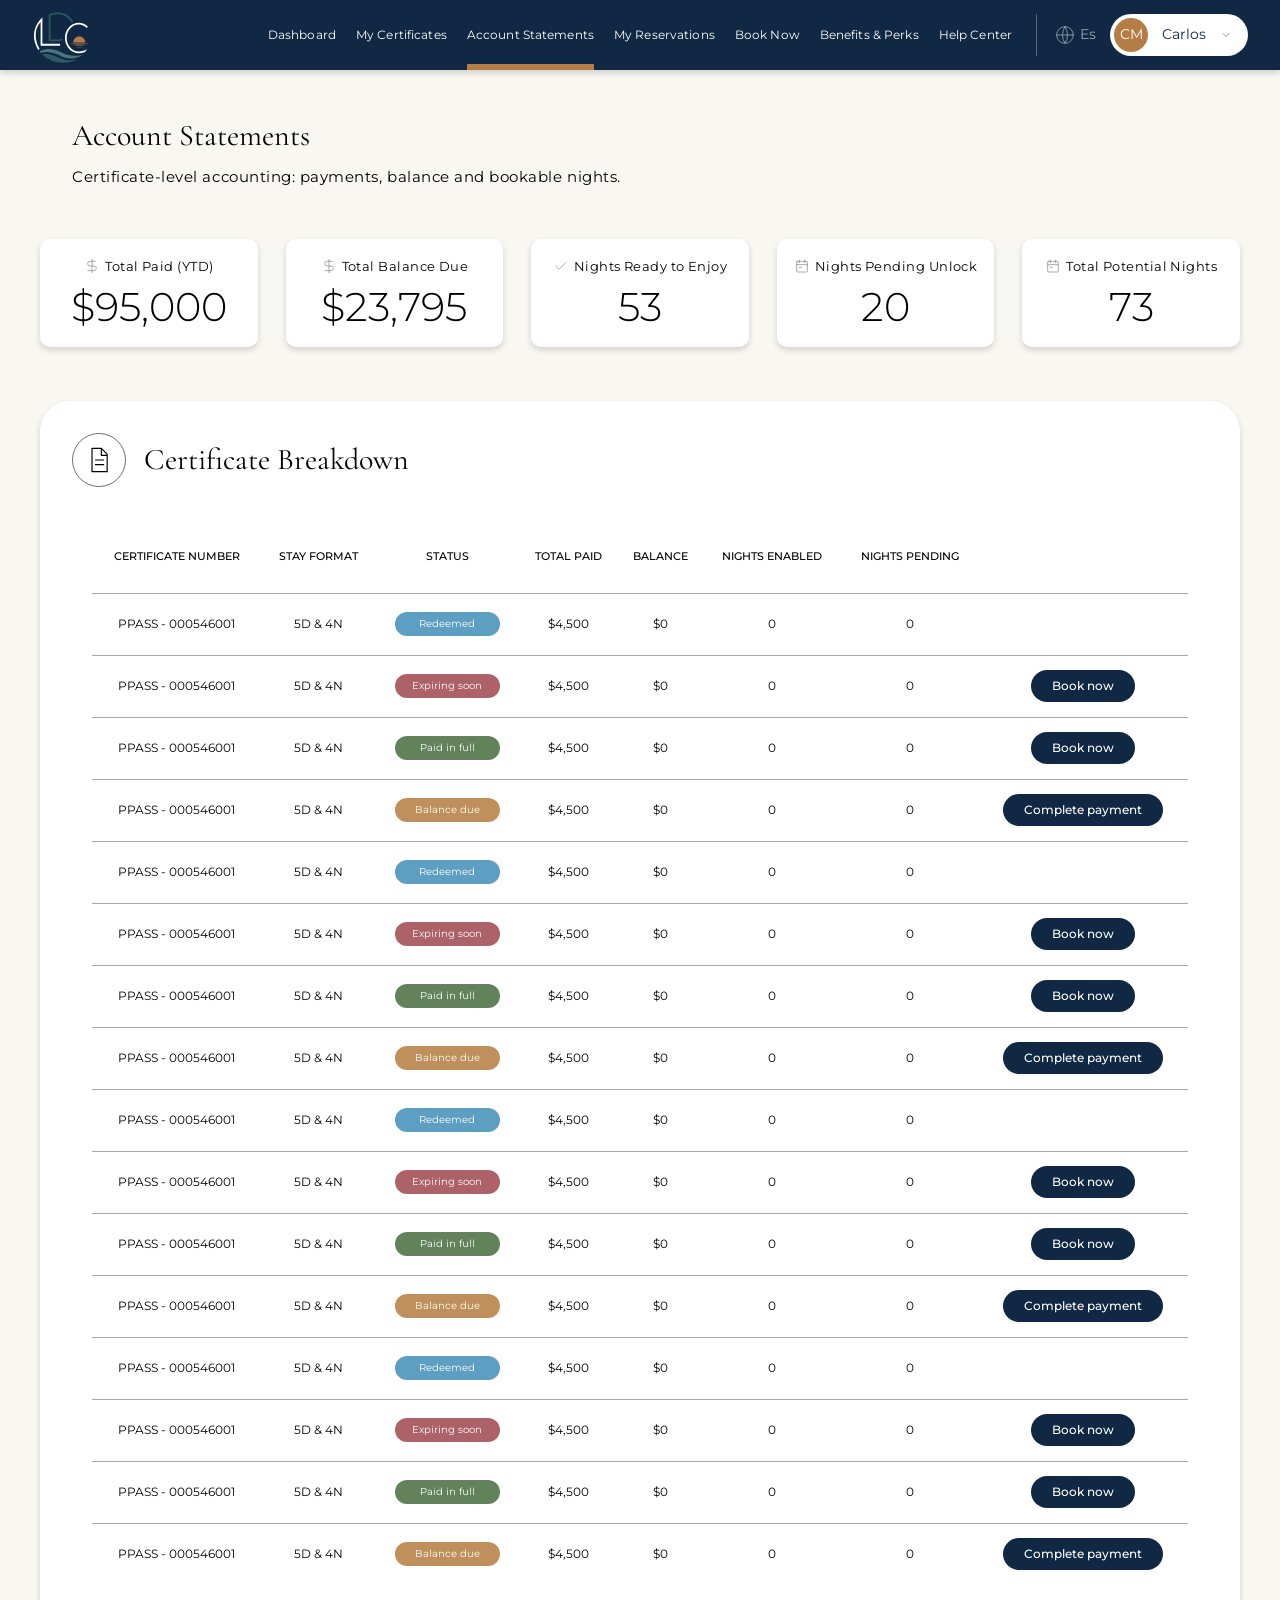
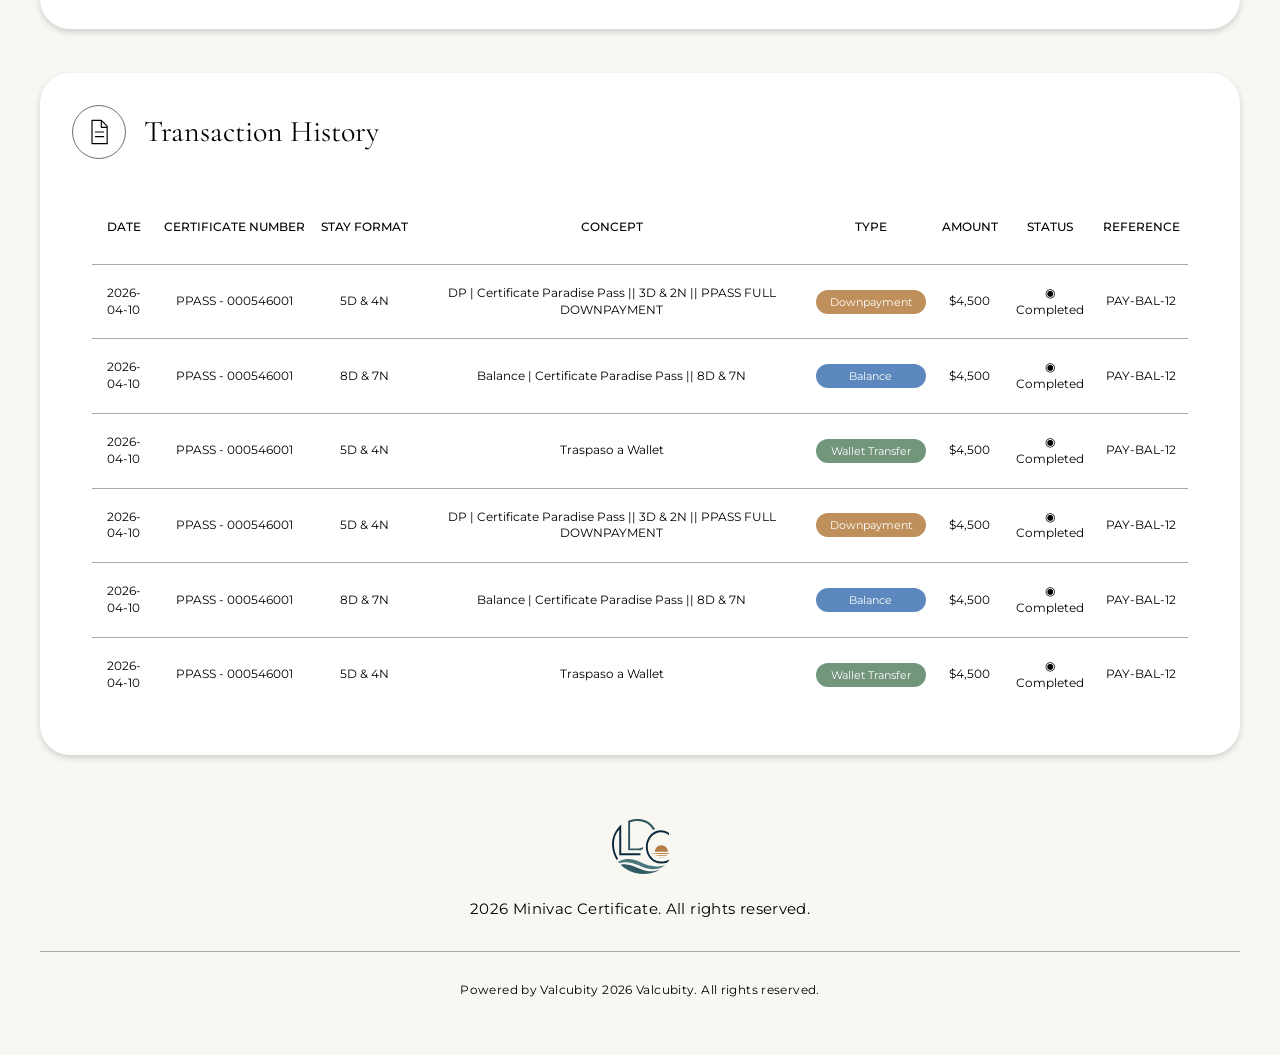
==== account.html @ 4db39741 "feature: views" ====
<!DOCTYPE html>
<html lang="en">

<head>
  <meta charset="UTF-8">
  <meta name="viewport" content="width=device-width, initial-scale=1">
  <title>Account Statements — Loyalty Destination Club</title>
  <link rel="icon" href="assets/mark.svg" type="image/svg+xml">
  <link rel="stylesheet" href="fonts/fonts.css">
  <link rel="stylesheet" href="./style/shared.css">
  <link rel="stylesheet" href="./style/account.css">
  <script src="./js/script.js" defer></script>
</head>

<body class="">
  <a class="skip-link" href="#main">Skip to content</a>
  <!-- Componente: PortalHeader / PortalNavigation / UserMenu -->
  <header class="portal-header">
    <div class="portal-header__inner">
      <button class="header-menu" type="button" aria-label="Toggle menu" aria-controls="portal-nav"
        aria-expanded="false" data-menu-toggle><svg class="icon" viewBox="0 0 24 24" fill="none" stroke="currentColor"
          stroke-width="1" stroke-linecap="round" stroke-linejoin="round" aria-hidden="true">
          <path d="M3 5h18M3 12h18M3 19h18" />
        </svg></button>
      <a class="portal-brand" href="#" data-route="dashboard" aria-label="Loyalty Destination Club"><img
          src="assets/portal-mark.svg" width="72" height="70" alt="Loyalty Destination Club"></a>
      <nav class="portal-nav" id="portal-nav" aria-label="Main navigation"><a href="#"
          data-route="dashboard">Dashboard</a><a href="#" data-route="certificates">My Certificates</a><a href="#"
          data-route="account" aria-current="page">Account Statements</a><a href="#" data-route="reservations">My
          Reservations</a><a href="#" data-route="booking">Book Now</a><a href="#" data-route="benefits">Benefits &amp;
          Perks</a><a href="#" data-route="help">Help Center</a></nav>
      <div class="header-tools"><button class="language-control" type="button" data-action="language"><svg class="icon"
            viewBox="0 0 24 24" fill="none" stroke="currentColor" stroke-width="1" stroke-linecap="round"
            stroke-linejoin="round" aria-hidden="true">
            <circle cx="12" cy="12" r="10" />
            <path d="M2 12h20M12 2a18 18 0 0 1 0 20 18 18 0 0 1 0-20" />
          </svg> Es</button>
        <details class="user-menu">
          <summary><span class="avatar">CM</span><span class="user-name">Carlos</span><svg class="icon"
              viewBox="0 0 24 24" fill="none" stroke="currentColor" stroke-width="1" stroke-linecap="round"
              stroke-linejoin="round" aria-hidden="true">
              <path d="m6 9 6 6 6-6" />
            </svg></summary>
          <div class="user-menu__panel">
            <p>Carlos Mendoza</p><button type="button" data-action="logout">Logout</button>
          </div>
        </details>
      </div>
    </div>
  </header>
  <main class="page account-page" id="main">
    <!-- Componente: PageHeading -->
    <header class="page-heading">
      <h1>Account Statements</h1>
      <p>Certificate-level accounting: payments, balance and bookable nights.</p>
    </header>
    <!-- Componente: SummaryStats / StatCard -->
    <div class="stats-grid stats-grid--five">
      <article class="stat-card">
        <h2><svg class="icon" viewBox="0 0 24 24" fill="none" stroke="currentColor" stroke-width="1"
            stroke-linecap="round" stroke-linejoin="round" aria-hidden="true">
            <path d="M12 2v20M17 5H9a3.5 3.5 0 0 0 0 7h6a3.5 3.5 0 0 1 0 7H6" />
          </svg>Total Paid (YTD)</h2>
        <p>$95,000</p>
      </article>
      <article class="stat-card">
        <h2><svg class="icon" viewBox="0 0 24 24" fill="none" stroke="currentColor" stroke-width="1"
            stroke-linecap="round" stroke-linejoin="round" aria-hidden="true">
            <path d="M12 2v20M17 5H9a3.5 3.5 0 0 0 0 7h6a3.5 3.5 0 0 1 0 7H6" />
          </svg>Total Balance Due</h2>
        <p>$23,795</p>
      </article>
      <article class="stat-card">
        <h2><svg class="icon" viewBox="0 0 24 24" fill="none" stroke="currentColor" stroke-width="1"
            stroke-linecap="round" stroke-linejoin="round" aria-hidden="true">
            <path d="m4 12 5 5L20 6" />
          </svg>Nights Ready to Enjoy</h2>
        <p>53</p>
      </article>
      <article class="stat-card">
        <h2><svg class="icon" viewBox="0 0 24 24" fill="none" stroke="currentColor" stroke-width="1"
            stroke-linecap="round" stroke-linejoin="round" aria-hidden="true">
            <rect x="4" y="5" width="16" height="16" rx="1" />
            <path d="M8 3v4m8-4v4M4 10h16M8 14h3" />
          </svg>Nights Pending Unlock</h2>
        <p>20</p>
      </article>
      <article class="stat-card">
        <h2><svg class="icon" viewBox="0 0 24 24" fill="none" stroke="currentColor" stroke-width="1"
            stroke-linecap="round" stroke-linejoin="round" aria-hidden="true">
            <rect x="4" y="5" width="16" height="16" rx="1" />
            <path d="M8 3v4m8-4v4M4 10h16M8 14h3" />
          </svg>Total Potential Nights</h2>
        <p>73</p>
      </article>
    </div>
    <!-- Componente: CertificateBreakdownPanel -->
    <section class="panel account-breakdown">
      <header class="panel-heading">
        <div class="panel-heading__title"><span class="icon-ring"><svg class="icon" viewBox="0 0 24 24" fill="none"
              stroke="currentColor" stroke-width="1" stroke-linecap="round" stroke-linejoin="round" aria-hidden="true">
              <path d="M6 2h8l5 5v15H6V2Zm8 0v6h5M9 12h7m-7 4h7" />
            </svg></span>
          <h2>Certificate Breakdown</h2>
        </div>
      </header>
      <div class="table-scroll" role="region" tabindex="0"
        aria-label="Certificate Number, Stay Format, Status, Total Paid, Balance, Nights Enabled, Nights Pending, &lt;span class=&quot;sr-only&quot;>Action&lt;/span>">
        <table class="data-table ">
          <thead>
            <tr>
              <th scope="col">Certificate Number</th>
              <th scope="col">Stay Format</th>
              <th scope="col">Status</th>
              <th scope="col">Total Paid</th>
              <th scope="col">Balance</th>
              <th scope="col">Nights Enabled</th>
              <th scope="col">Nights Pending</th>
              <th scope="col"><span class="sr-only">Action</span></th>
            </tr>
          </thead>
          <tbody>
            <tr>
              <td>PPASS - 000546001</td>
              <td>5D &amp; 4N</td>
              <td><span class="pill pill--blue">Redeemed</span></td>
              <td>$4,500</td>
              <td>$0</td>
              <td>0</td>
              <td>0</td>
              <td></td>
            </tr>
            <tr>
              <td>PPASS - 000546001</td>
              <td>5D &amp; 4N</td>
              <td><span class="pill pill--red">Expiring soon</span></td>
              <td>$4,500</td>
              <td>$0</td>
              <td>0</td>
              <td>0</td>
              <td><button class="button button--tiny button--navy" type="button">Book now</button></td>
            </tr>
            <tr>
              <td>PPASS - 000546001</td>
              <td>5D &amp; 4N</td>
              <td><span class="pill pill--green">Paid in full</span></td>
              <td>$4,500</td>
              <td>$0</td>
              <td>0</td>
              <td>0</td>
              <td><button class="button button--tiny button--navy" type="button">Book now</button></td>
            </tr>
            <tr>
              <td>PPASS - 000546001</td>
              <td>5D &amp; 4N</td>
              <td><span class="pill pill--gold">Balance due</span></td>
              <td>$4,500</td>
              <td>$0</td>
              <td>0</td>
              <td>0</td>
              <td><button class="button button--tiny button--navy" type="button">Complete payment</button></td>
            </tr>
            <tr>
              <td>PPASS - 000546001</td>
              <td>5D &amp; 4N</td>
              <td><span class="pill pill--blue">Redeemed</span></td>
              <td>$4,500</td>
              <td>$0</td>
              <td>0</td>
              <td>0</td>
              <td></td>
            </tr>
            <tr>
              <td>PPASS - 000546001</td>
              <td>5D &amp; 4N</td>
              <td><span class="pill pill--red">Expiring soon</span></td>
              <td>$4,500</td>
              <td>$0</td>
              <td>0</td>
              <td>0</td>
              <td><button class="button button--tiny button--navy" type="button">Book now</button></td>
            </tr>
            <tr>
              <td>PPASS - 000546001</td>
              <td>5D &amp; 4N</td>
              <td><span class="pill pill--green">Paid in full</span></td>
              <td>$4,500</td>
              <td>$0</td>
              <td>0</td>
              <td>0</td>
              <td><button class="button button--tiny button--navy" type="button">Book now</button></td>
            </tr>
            <tr>
              <td>PPASS - 000546001</td>
              <td>5D &amp; 4N</td>
              <td><span class="pill pill--gold">Balance due</span></td>
              <td>$4,500</td>
              <td>$0</td>
              <td>0</td>
              <td>0</td>
              <td><button class="button button--tiny button--navy" type="button">Complete payment</button></td>
            </tr>
            <tr>
              <td>PPASS - 000546001</td>
              <td>5D &amp; 4N</td>
              <td><span class="pill pill--blue">Redeemed</span></td>
              <td>$4,500</td>
              <td>$0</td>
              <td>0</td>
              <td>0</td>
              <td></td>
            </tr>
            <tr>
              <td>PPASS - 000546001</td>
              <td>5D &amp; 4N</td>
              <td><span class="pill pill--red">Expiring soon</span></td>
              <td>$4,500</td>
              <td>$0</td>
              <td>0</td>
              <td>0</td>
              <td><button class="button button--tiny button--navy" type="button">Book now</button></td>
            </tr>
            <tr>
              <td>PPASS - 000546001</td>
              <td>5D &amp; 4N</td>
              <td><span class="pill pill--green">Paid in full</span></td>
              <td>$4,500</td>
              <td>$0</td>
              <td>0</td>
              <td>0</td>
              <td><button class="button button--tiny button--navy" type="button">Book now</button></td>
            </tr>
            <tr>
              <td>PPASS - 000546001</td>
              <td>5D &amp; 4N</td>
              <td><span class="pill pill--gold">Balance due</span></td>
              <td>$4,500</td>
              <td>$0</td>
              <td>0</td>
              <td>0</td>
              <td><button class="button button--tiny button--navy" type="button">Complete payment</button></td>
            </tr>
            <tr>
              <td>PPASS - 000546001</td>
              <td>5D &amp; 4N</td>
              <td><span class="pill pill--blue">Redeemed</span></td>
              <td>$4,500</td>
              <td>$0</td>
              <td>0</td>
              <td>0</td>
              <td></td>
            </tr>
            <tr>
              <td>PPASS - 000546001</td>
              <td>5D &amp; 4N</td>
              <td><span class="pill pill--red">Expiring soon</span></td>
              <td>$4,500</td>
              <td>$0</td>
              <td>0</td>
              <td>0</td>
              <td><button class="button button--tiny button--navy" type="button">Book now</button></td>
            </tr>
            <tr>
              <td>PPASS - 000546001</td>
              <td>5D &amp; 4N</td>
              <td><span class="pill pill--green">Paid in full</span></td>
              <td>$4,500</td>
              <td>$0</td>
              <td>0</td>
              <td>0</td>
              <td><button class="button button--tiny button--navy" type="button">Book now</button></td>
            </tr>
            <tr>
              <td>PPASS - 000546001</td>
              <td>5D &amp; 4N</td>
              <td><span class="pill pill--gold">Balance due</span></td>
              <td>$4,500</td>
              <td>$0</td>
              <td>0</td>
              <td>0</td>
              <td><button class="button button--tiny button--navy" type="button">Complete payment</button></td>
            </tr>
          </tbody>
        </table>
      </div>
    </section>
    <!-- Componente: TransactionHistoryPanel -->
    <section class="panel transaction-history">
      <header class="panel-heading">
        <div class="panel-heading__title"><span class="icon-ring"><svg class="icon" viewBox="0 0 24 24" fill="none"
              stroke="currentColor" stroke-width="1" stroke-linecap="round" stroke-linejoin="round" aria-hidden="true">
              <path d="M6 2h8l5 5v15H6V2Zm8 0v6h5M9 12h7m-7 4h7" />
            </svg></span>
          <h2>Transaction History</h2>
        </div>
      </header>
      <div class="table-scroll" role="region" tabindex="0"
        aria-label="Date, Certificate Number, Stay Format, Concept, Type, Amount, Status, Reference">
        <table class="data-table ">
          <thead>
            <tr>
              <th scope="col">Date</th>
              <th scope="col">Certificate Number</th>
              <th scope="col">Stay Format</th>
              <th scope="col">Concept</th>
              <th scope="col">Type</th>
              <th scope="col">Amount</th>
              <th scope="col">Status</th>
              <th scope="col">Reference</th>
            </tr>
          </thead>
          <tbody>
            <tr>
              <td>2026-04-10</td>
              <td>PPASS - 000546001</td>
              <td>5D &amp; 4N</td>
              <td>DP | Certificate Paradise Pass || 3D &amp; 2N || PPASS FULL DOWNPAYMENT</td>
              <td><span class="pill pill--gold">Downpayment</span></td>
              <td>$4,500</td>
              <td>◉ Completed</td>
              <td>PAY-BAL-12</td>
            </tr>
            <tr>
              <td>2026-04-10</td>
              <td>PPASS - 000546001</td>
              <td>8D &amp; 7N</td>
              <td>Balance | Certificate Paradise Pass || 8D &amp; 7N</td>
              <td><span class="pill pill--royal">Balance</span></td>
              <td>$4,500</td>
              <td>◉ Completed</td>
              <td>PAY-BAL-12</td>
            </tr>
            <tr>
              <td>2026-04-10</td>
              <td>PPASS - 000546001</td>
              <td>5D &amp; 4N</td>
              <td>Traspaso a Wallet</td>
              <td><span class="pill pill--sage">Wallet Transfer</span></td>
              <td>$4,500</td>
              <td>◉ Completed</td>
              <td>PAY-BAL-12</td>
            </tr>
            <tr>
              <td>2026-04-10</td>
              <td>PPASS - 000546001</td>
              <td>5D &amp; 4N</td>
              <td>DP | Certificate Paradise Pass || 3D &amp; 2N || PPASS FULL DOWNPAYMENT</td>
              <td><span class="pill pill--gold">Downpayment</span></td>
              <td>$4,500</td>
              <td>◉ Completed</td>
              <td>PAY-BAL-12</td>
            </tr>
            <tr>
              <td>2026-04-10</td>
              <td>PPASS - 000546001</td>
              <td>8D &amp; 7N</td>
              <td>Balance | Certificate Paradise Pass || 8D &amp; 7N</td>
              <td><span class="pill pill--royal">Balance</span></td>
              <td>$4,500</td>
              <td>◉ Completed</td>
              <td>PAY-BAL-12</td>
            </tr>
            <tr>
              <td>2026-04-10</td>
              <td>PPASS - 000546001</td>
              <td>5D &amp; 4N</td>
              <td>Traspaso a Wallet</td>
              <td><span class="pill pill--sage">Wallet Transfer</span></td>
              <td>$4,500</td>
              <td>◉ Completed</td>
              <td>PAY-BAL-12</td>
            </tr>
          </tbody>
        </table>
      </div>
    </section>
  </main>
  <!-- COMPONENT: PortalFooter -->
  <footer class="portal-footer"><img src="assets/mark.svg" alt="Loyalty Destination Club" width="57" height="55">
    <p>2026 Minivac Certificate. All rights reserved.</p>
    <div>Powered by Valcubity 2026 Valcubity. All rights reserved.</div>
  </footer>

</body>

</html>
---- fonts/fonts.css ----
@font-face {
  font-family: 'Cormorant Garamond';
  font-style: normal;
  font-weight: 300;
  font-display: swap;
  src: url(./font-1.ttf) format('truetype');
}
@font-face {
  font-family: 'Cormorant Garamond';
  font-style: normal;
  font-weight: 400;
  font-display: swap;
  src: url(./font-2.ttf) format('truetype');
}
@font-face {
  font-family: 'Montserrat';
  font-style: normal;
  font-weight: 400;
  font-display: swap;
  src: url(./font-3.ttf) format('truetype');
}
@font-face {
  font-family: 'Montserrat';
  font-style: normal;
  font-weight: 500;
  font-display: swap;
  src: url(./font-4.ttf) format('truetype');
}
@font-face {
  font-family: 'Montserrat';
  font-style: normal;
  font-weight: 600;
  font-display: swap;
  src: url(./font-5.ttf) format('truetype');
}

@font-face {
  font-family: 'Montserrat';
  font-style: normal;
  font-weight: 300;
  font-display: swap;
  src: url(./montserrat-light.ttf) format('truetype');
}
---- style/shared.css ----
/* Shared tokens, layout and reusable elements from the Adobe XD design. */
:root {
  --navy: #102844;
  --deep: #0b2d40;
  --gold: #b57d46;
  --sand: #f9f7f2;
  --teal: #4b7b83;
  --ink: #000;
  --muted: #808080;
  --border: #d6d6d6;
  --field-border: #647995;
  --font-body: "Montserrat", Arial, sans-serif;
  --font-heading: "Cormorant Garamond", Georgia, serif;
  --shadow: 0 3px 6px #00000029;
}

/* Base */
*,
*::before,
*::after {
  box-sizing: border-box;
}

body {
  margin: 0;
  min-height: 100vh;
  display: flex;
  flex-direction: column;
  background: var(--sand);
  color: var(--ink);
  font-family: var(--font-body);
  font-size: 18px;
  font-weight: 400;
  line-height: 1.4;
  -webkit-font-smoothing: antialiased;
}

h1,
h2,
h3,
p,
ol,
dl,
dd {
  margin: 0;
}

h1,
h2 {
  font-family: var(--font-heading);
  font-weight: 400;
}

button,
input,
select,
textarea {
  font: inherit;
}

button,
summary,
select {
  cursor: pointer;
}

button {
  color: inherit;
}

a {
  color: inherit;
  text-decoration: none;
}

img {
  display: block;
  max-width: 100%;
}

.icon {
  display: block;
  width: 24px;
  height: 24px;
  flex-shrink: 0;
}

[hidden] {
  display: none !important;
}

:focus-visible {
  outline: 3px solid var(--gold);
  outline-offset: 4px;
}

.sr-only {
  position: absolute;
  width: 1px;
  height: 1px;
  padding: 0;
  margin: -1px;
  border: 0;
  clip-path: inset(50%);
  white-space: nowrap;
  overflow: hidden;
}

.skip-link {
  position: fixed;
  top: -100px;
  left: 20px;
  z-index: 100;
  padding: 12px;
  background: #fff;
}

.skip-link:focus {
  top: 12px;
}

.small {
  font-size: 14px;
  line-height: 1.5;
}

.text-button {
  display: inline-flex;
  align-items: center;
  gap: 8px;
  border: 0;
  padding: 0;
  background: transparent;
}

/* PortalHeader / PortalNavigation / UserMenu */
.portal-header {
  position: relative;
  z-index: 20;
  height: 84px;
  flex-shrink: 0;
  background: var(--navy);
  color: #fff;
  box-shadow: var(--shadow);
}

.portal-header__inner {
  display: flex;
  align-items: center;
  gap: 32px;
  height: 100%;
  max-width: 1684px;
  width: calc(100% - 112px);
  margin: auto;
}

.portal-brand {
  margin-right: auto;
  flex-shrink: 0;
}

.portal-brand img {
  width: 72px;
  height: 70px;
}

.portal-nav {
  display: flex;
  align-self: stretch;
  align-items: stretch;
  gap: 34px;
}

.portal-nav a {
  display: flex;
  align-items: center;
  position: relative;
  white-space: nowrap;
  font-size: 16px;
  letter-spacing: .035em;
}

.portal-nav a[aria-current="page"]::after {
  content: "";
  position: absolute;
  bottom: 0;
  left: 0;
  right: 0;
  height: 6px;
  background: var(--gold);
}

.header-tools {
  display: flex;
  align-items: center;
  gap: 24px;
  padding-left: 24px;
  border-left: 1px solid #ffffff4d;
}

.language-control {
  display: flex;
  align-items: center;
  gap: 5px;
  padding: 0;
  border: 0;
  background: transparent;
  color: #8ea9ad;
  font-size: 14px;
}

.language-control .icon {
  width: 20px;
  height: 20px;
}

.user-menu {
  position: relative;
}

.user-menu summary {
  display: flex;
  align-items: center;
  gap: 14px;
  padding: 4px 16px 4px 4px;
  border-radius: 999px;
  background: #fff;
  color: var(--navy);
  font-size: 14px;
  list-style: none;
}

.user-menu summary::-webkit-details-marker {
  display: none;
}

.user-menu summary>.icon {
  width: 12px;
  height: 12px;
}

.avatar {
  display: flex;
  align-items: center;
  justify-content: center;
  width: 34px;
  height: 34px;
  border-radius: 50%;
  background: var(--gold);
  color: #fff;
}

.user-menu__panel {
  position: absolute;
  right: 0;
  top: calc(100% + 8px);
  width: 220px;
  padding: 18px;
  border-radius: 12px;
  background: #fff;
  box-shadow: var(--shadow);
  color: var(--navy);
  font-size: 14px;
}

.user-menu__panel button {
  border: 0;
  padding: 12px 0 0;
  background: transparent;
}

.header-menu {
  display: none;
  padding: 6px;
  border: 0;
  background: transparent;
  color: #fff;
}

/* PageHeading / Page layouts */
.page {
  flex: 1;
  width: calc(100% - 112px);
  max-width: 1640px;
  margin-inline: auto;
  padding-top: 64px;
}

.page-heading {
  margin: 0 48px 48px;
}

.page-heading h1 {
  font-size: 36px;
  line-height: 1.2;
}

.page-heading p {
  margin-top: 12px;
  letter-spacing: .035em;
}

.page-heading--center {
  margin: 0 0 42px;
  padding-bottom: 52px;
  border-bottom: 1px solid var(--gold);
  text-align: center;
}

.page-heading--center h1 {
  color: var(--gold);
}

.section-title {
  margin: 0 48px 32px;
  font-size: 36px;
  line-height: 1.2;
}

.two-columns {
  display: grid;
  grid-template-columns: repeat(2, minmax(0, 1fr));
  gap: 40px 48px;
}

.back-row {
  margin: -20px 0 58px;
}

.back-link {
  display: flex;
  align-items: center;
  gap: 16px;
  padding: 0;
  border: 0;
  background: transparent;
  font-size: 18px;
  letter-spacing: .025em;
}

.back-link .icon {
  width: 20px;
  height: 20px;
  color: var(--field-border);
}

/* Panel / PanelHeading / DetailFields */
.panel {
  min-width: 0;
  padding: 40px 48px;
  border-radius: 30px;
  background: #fff;
  box-shadow: var(--shadow);
}

.panel-heading {
  display: flex;
  align-items: center;
  justify-content: space-between;
  gap: 20px;
  margin-bottom: 34px;
}

.panel-heading__title {
  display: flex;
  align-items: center;
  gap: 24px;
  min-width: 0;
}

.panel-heading h2 {
  font-size: 36px;
  line-height: 1.15;
}

.icon-ring {
  display: flex;
  align-items: center;
  justify-content: center;
  width: 66px;
  height: 66px;
  flex-shrink: 0;
  border: 1px solid #707070;
  border-radius: 50%;
}

.icon-ring .icon {
  width: 32px;
  height: 32px;
}

.panel-subtitle {
  margin: -34px 0 40px 90px;
  font-size: 16px;
  font-weight: 500;
  letter-spacing: .025em;
}

.detail-fields {
  display: flex;
  flex-direction: column;
  gap: 14px;
}

.detail-fields>div {
  display: flex;
  align-items: baseline;
  justify-content: space-between;
  gap: 24px;
}

.detail-fields dt {
  flex: 0 1 auto;
  letter-spacing: .025em;
}

.detail-fields dd {
  min-width: 0;
  flex: 0 1 auto;
  text-align: right;
  font-weight: 600;
  overflow-wrap: anywhere;
}

.detail-fields--compact dd {
  font-size: 16px;
}

.panel-actions {
  display: flex;
  align-items: center;
  gap: 10px;
  margin: 48px 8px 0;
}

/* Buttons / StatusBadge */
.button {
  display: inline-flex;
  align-items: center;
  justify-content: center;
  gap: 8px;
  padding: 18px 44px;
  min-height: 80px;
  border: 1px solid transparent;
  border-radius: 999px;
  background: var(--navy);
  color: #fff;
  font-size: 18px;
  font-weight: 500;
  line-height: 24px;
  text-align: center;
}

.button:hover {
  filter: brightness(1.06);
}

.button .icon {
  width: 20px;
  height: 20px;
}

.button--tiny {
  min-height: 28px;
  padding: 4px 26px;
  font-size: 12px;
  line-height: 18px;
}

.button--tiny .icon {
  width: 16px;
  height: 16px;
}

.button--compact {
  min-height: 56px;
  padding: 12px 30px;
}

.button--deep {
  background: var(--deep);
}

.button--gold {
  background: var(--gold);
}

.button--gray {
  background: #d6d6d6;
  color: #000;
}

.button--text {
  min-height: 0;
  padding: 0;
  border: 0;
  border-radius: 0;
  background: transparent;
  color: #000;
  font-size: 16px;
  font-weight: 400;
}

.button--text .icon {
  color: var(--field-border);
  width: 14px;
  height: 14px;
}

.button--full {
  width: 100%;
}

.button--dashed {
  width: 100%;
  min-height: 48px;
  padding: 12px 28px;
  border: 1px dashed var(--field-border);
  border-radius: 10px;
  background: transparent;
  color: var(--muted);
  text-align: left;
  justify-content: flex-start;
  font-size: 16px;
}

.pill {
  display: inline-flex;
  align-items: center;
  justify-content: center;
  padding: 6px 20px;
  min-width: 0;
  border-radius: 999px;
  background: var(--teal);
  color: #fff;
  font-size: 12px;
  line-height: 16px;
  font-weight: 400;
  white-space: nowrap;
}

.pill--teal {
  background: var(--teal);
}

.pill--deep {
  background: var(--deep);
}

.pill--blue {
  background: #5c9fc3;
}

.pill--royal {
  background: #5c88bd;
}

.pill--red {
  background: #ad6268;
}

.pill--green {
  background: #61825b;
}

.pill--gold {
  background: #bf905c;
}

.pill--sage {
  background: #72967c;
}

.pill--gray {
  background: #ececec;
  color: #000;
}

.pill--light {
  background: #f4f4f4;
  color: #000;
}

/* SummaryStats / StatCard */
.stats-grid {
  display: grid;
  gap: 28px;
  margin-bottom: 44px;
}

.stats-grid--six {
  grid-template-columns: repeat(6, minmax(0, 1fr));
}

.stats-grid--five {
  grid-template-columns: repeat(5, minmax(0, 1fr));
}

.stats-grid--three {
  grid-template-columns: repeat(3, minmax(0, 1fr));
}

.stat-card {
  min-width: 0;
  padding: 18px 16px;
  border-radius: 10px;
  background: #fff;
  box-shadow: var(--shadow);
  text-align: center;
}

.stat-card h2 {
  display: flex;
  align-items: center;
  justify-content: center;
  gap: 5px;
  font-family: var(--font-body);
  font-size: 16px;
  font-weight: 400;
  letter-spacing: .035em;
}

.stat-card .icon {
  width: 16px;
  height: 16px;
  color: #808080;
}

.stat-card>p {
  margin-top: 10px;
  font-family: var(--font-body);
  font-size: 44px;
  line-height: 1.1;
  font-weight: 300;
}

/* Form fields / BookingFields */
input,
select,
textarea {
  display: block;
  width: 100%;
  min-width: 0;
  border: 1px solid var(--field-border);
  border-radius: 10px;
  padding: 16px 28px;
  background: #fff;
  color: #000;
  font-size: 16px;
  line-height: 24px;
  letter-spacing: .04em;
}

input::placeholder,
textarea::placeholder {
  color: var(--muted);
  opacity: 1;
}

input,
select {
  min-height: 64px;
}

select {
  appearance: none;
  padding-right: 50px;
  color: var(--muted);
  background-image: url("data:image/svg+xml,%3Csvg xmlns='http://www.w3.org/2000/svg' width='14' height='8' viewBox='0 0 14 8'%3E%3Cpath d='m1 1 6 6 6-6' fill='none' stroke='%23647995'/%3E%3C/svg%3E");
  background-position: right 22px center;
  background-repeat: no-repeat;
}

input[type="checkbox"],
input[type="radio"] {
  width: 26px;
  min-height: 26px;
  margin: 0;
  padding: 0;
  accent-color: var(--teal);
}

.field {
  min-width: 0;
}

.field label {
  display: block;
  margin: 0 0 10px 0;
  font-size: 18px;
  letter-spacing: .025em;
}

.booking-fields__dates {
  display: grid;
  grid-template-columns: repeat(3, minmax(0, 1fr));
  gap: 36px;
}

.booking-fields__guests {
  display: grid;
  grid-template-columns: repeat(2, minmax(0, 1fr));
  gap: 64px;
  margin-top: 36px;
}

.booking-fields .button--search {
  display: flex;
  width: 84%;
  margin: 36px auto 0;
}

.booking-fields--center input,
.booking-fields--center select {
  text-align: center;
}

/* CertificateRow / CertificateAmounts */
.certificate-row {
  display: flex;
  align-items: center;
  gap: 26px;
  min-height: 126px;
  padding: 28px 40px;
  border-radius: 14px;
  background: #fff;
  box-shadow: var(--shadow);
  border: 1px solid #dedede;
}

.certificate-row__identity {
  flex: 1;
  min-width: 0;
}

.certificate-line {
  display: flex;
  align-items: center;
  flex-wrap: wrap;
  gap: 8px;
}

.certificate-line>strong {
  font-size: 18px;
  letter-spacing: .025em;
  font-weight: 600;
}

.certificate-row__identity>p {
  margin-top: 10px;
}

.certificate-row__balance {
  text-align: center;
}

.certificate-row__balance span {
  display: block;
  font-size: 14px;
}

.certificate-row__balance strong {
  display: block;
  font-size: 36px;
  font-weight: 600;
}

.certificate-row__amounts {
  display: grid;
  grid-template-columns: repeat(3, minmax(0, 1fr));
  gap: 42px;
  text-align: center;
}

.certificate-row__amounts dt {
  text-transform: uppercase;
  font-size: 14px;
}

.certificate-row__amounts dd {
  margin-top: 6px;
  font-size: 26px;
  font-weight: 500;
}

.row-arrow {
  display: flex;
  align-items: center;
  justify-content: center;
  padding: 0;
  border: 0;
  background: transparent;
  color: var(--field-border);
}

.row-arrow .icon {
  width: 24px;
  height: 24px;
}

/* DataTable */
.table-scroll {
  position: relative;
  width: 100%;
  overflow-x: auto;
}

.data-table {
  width: 100%;
  border-collapse: collapse;
  font-size: 14px;
  text-align: center;
}

.data-table th {
  padding: 20px 12px 28px;
  border-bottom: 1px solid #aaa;
  font-size: 14px;
  font-weight: 500;
  text-transform: uppercase;
  white-space: nowrap;
}

.data-table td {
  padding: 24px 12px;
  border-bottom: 1px solid #aaa;
  vertical-align: middle;
}

.data-table tr:last-child td {
  border-bottom: 0;
}

.data-table td .pill {
  min-width: 130px;
}

/* PortalFooter */
.portal-footer {
  width: calc(100% - 80px);
  max-width: 1356px;
  margin: 64px auto 0;
  padding-bottom: 56px;
  text-align: center;
  font-size: 18px;
  letter-spacing: .025em;
}

.portal-footer>img {
  width: 57px;
  height: 55px;
  margin: auto;
}

.portal-footer>p {
  margin-top: 24px;
}

.portal-footer>div {
  margin-top: 32px;
  border-top: 1px solid #aaa;
  padding-top: 30px;
  font-size: 14px;
}

.portal-footer sup {
  font-size: .7em;
}

/* Desktop adaptation */
@media (max-width: 1599px) {
  body {
    font-size: 15px;
  }

  .portal-header {
    height: 70px;
  }

  .portal-header__inner {
    width: calc(100% - 64px);
    gap: 24px;
  }

  .portal-brand img {
    width: 58px;
    height: 56px;
  }

  .portal-nav {
    gap: 20px;
  }

  .portal-nav a {
    font-size: 12px;
    letter-spacing: .01em;
  }

  .header-tools {
    gap: 14px;
    padding-left: 18px;
  }

  .page {
    width: calc(100% - 80px);
    max-width: 1360px;
    padding-top: 48px;
  }

  .page-heading {
    margin-inline: 32px;
    margin-bottom: 36px;
  }

  .page-heading h1,
  .panel-heading h2,
  .section-title {
    font-size: 30px;
  }

  .page-heading--center {
    padding-bottom: 40px;
  }

  .panel {
    padding: 32px;
  }

  .panel-heading {
    margin-bottom: 28px;
  }

  .panel-heading__title {
    gap: 18px;
  }

  .panel-subtitle {
    margin: -25px 0 32px 72px;
    font-size: 13px;
  }

  .icon-ring {
    width: 54px;
    height: 54px;
  }

  .icon-ring .icon {
    width: 28px;
    height: 28px;
  }

  .button {
    min-height: 64px;
    font-size: 15px;
    padding: 14px 32px;
  }

  .button--tiny {
    min-height: 25px;
    font-size: 10px;
    line-height: 14px;
    padding: 4px 18px;
  }

  .button--compact {
    min-height: 48px;
    font-size: 13px;
  }

  .button--text {
    min-height: 0;
    padding: 0;
    font-size: 13px;
  }

  .button--dashed {
    min-height: 42px;
    font-size: 13px;
  }

  .pill {
    font-size: 10px;
    line-height: 14px;
    padding: 5px 14px;
  }

  .certificate-line>strong {
    font-size: 15px;
  }

  .certificate-row {
    padding: 22px 28px;
    min-height: 110px;
    gap: 20px;
  }

  .certificate-row__balance strong {
    font-size: 30px;
  }

  .certificate-row__amounts {
    gap: 28px;
  }

  .certificate-row__amounts dt {
    font-size: 11px;
  }

  .certificate-row__amounts dd {
    font-size: 22px;
  }

  .stat-card h2 {
    font-size: 13px;
  }

  .stat-card>p {
    font-size: 40px;
  }

  input,
  select,
  textarea {
    font-size: 13px;
    padding: 12px 22px;
  }

  input,
  select {
    min-height: 54px;
  }

  .field label {
    font-size: 15px;
  }

  .data-table {
    font-size: 12px;
  }

  .data-table th {
    font-size: 11px;
    padding-inline: 8px;
  }

  .data-table td {
    padding: 20px 8px;
  }

  .data-table td .pill {
    min-width: 105px;
  }

  .detail-fields--compact dd {
    font-size: 13px;
  }

  .back-link {
    font-size: 15px;
  }

  .portal-footer {
    font-size: 15px;
  }

  .portal-footer>div {
    font-size: 12px;
  }
}

/* Mobile navigation */
@media (max-width: 1099px) {
  .portal-header__inner {
    gap: 16px;
  }

  .header-menu {
    display: block;
  }

  .portal-nav {
    display: none;
    position: absolute;
    top: 100%;
    left: 0;
    right: 0;
    padding: 16px 24px;
    background: var(--navy);
    border-top: 1px solid #ffffff33;
  }

  .portal-nav.is-open {
    display: flex;
    flex-direction: column;
    align-items: flex-start;
    gap: 0;
  }

  .portal-nav a {
    width: 100%;
    padding: 12px;
    font-size: 14px;
  }

  .portal-nav a[aria-current="page"]::after {
    width: 4px;
    height: 100%;
    right: auto;
  }

  .two-columns {
    gap: 24px;
  }

  .stats-grid {
    gap: 16px;
  }

  .stats-grid--six {
    grid-template-columns: repeat(3, minmax(0, 1fr));
  }

  .stats-grid--five {
    grid-template-columns: repeat(3, minmax(0, 1fr));
  }

  .certificate-row__amounts {
    gap: 16px;
  }

  .certificate-row {
    flex-wrap: wrap;
  }

  .certificate-row__identity {
    flex-basis: 70%;
  }

  .data-table {
    min-width: 880px;
  }
}

@media (max-width: 767px) {
  body {
    font-size: 13px;
  }

  .portal-header__inner {
    width: calc(100% - 32px);
  }

  .portal-brand img {
    width: 48px;
    height: 48px;
  }

  .header-tools {
    padding-left: 12px;
    gap: 12px;
  }

  .user-menu summary {
    gap: 8px;
    font-size: 12px;
    padding-right: 10px;
  }

  .avatar {
    width: 28px;
    height: 28px;
    font-size: 12px;
  }

  .language-control {
    font-size: 12px;
  }

  .language-control .icon {
    width: 16px;
    height: 16px;
  }

  .page {
    width: calc(100% - 32px);
    padding-top: 32px;
  }

  .page-heading {
    margin: 0 8px 28px;
  }

  .page-heading h1 {
    font-size: 30px;
  }

  .page-heading p {
    line-height: 1.6;
    margin-top: 8px;
  }

  .page-heading--center {
    margin-inline: 0;
    padding-bottom: 28px;
  }

  .section-title {
    margin: 0 8px 20px;
    font-size: 28px;
  }

  .two-columns {
    grid-template-columns: 1fr;
    gap: 24px;
  }

  .panel {
    padding: 24px 20px;
    border-radius: 24px;
  }

  .panel-heading {
    gap: 12px;
    margin-bottom: 24px;
  }

  .panel-heading__title {
    gap: 12px;
  }

  .panel-heading h2 {
    font-size: 27px;
  }

  .icon-ring {
    width: 44px;
    height: 44px;
  }

  .icon-ring .icon {
    width: 24px;
    height: 24px;
  }

  .panel-subtitle {
    margin: -14px 0 24px 56px;
    font-size: 11px;
    line-height: 1.5;
  }

  .button {
    min-height: 52px;
    padding: 12px 24px;
    font-size: 13px;
    line-height: 20px;
  }

  .button--tiny {
    min-height: 28px;
    padding: 5px 14px;
    font-size: 10px;
    line-height: 16px;
  }

  .button--compact {
    min-height: 42px;
    font-size: 12px;
    padding: 10px 20px;
  }

  .button--text {
    min-height: 0;
    padding: 0;
    font-size: 11px;
  }

  .button--dashed {
    min-height: 42px;
    justify-content: flex-start;
    font-size: 12px;
  }

  .pill {
    font-size: 9px;
    line-height: 14px;
    padding: 4px 10px;
  }

  .stats-grid--six,
  .stats-grid--five {
    grid-template-columns: repeat(2, minmax(0, 1fr));
  }

  .stats-grid--three {
    grid-template-columns: repeat(3, minmax(0, 1fr));
    gap: 12px;
  }

  .stat-card {
    padding: 16px 8px;
  }

  .stat-card h2 {
    font-size: 10px;
  }

  .stat-card>p {
    font-size: 36px;
  }

  .stat-card h2 .icon {
    display: none;
  }

  .certificate-row {
    position: relative;
    padding: 20px 16px;
    gap: 14px;
  }

  .certificate-row__identity {
    flex-basis: 100%;
    padding-right: 8px;
  }

  .certificate-line {
    gap: 6px;
  }

  .certificate-line>strong {
    font-size: 12px;
  }

  .certificate-row__identity>p {
    font-size: 11px;
    line-height: 1.6;
  }

  .certificate-row__amounts {
    width: calc(100% - 24px);
    text-align: left;
  }

  .certificate-row__amounts dt {
    font-size: 9px;
  }

  .certificate-row__amounts dd {
    font-size: 18px;
  }

  .certificate-row__balance {
    text-align: left;
  }

  .certificate-row__balance span {
    font-size: 10px;
  }

  .certificate-row__balance strong {
    font-size: 24px;
  }

  .row-arrow {
    margin-left: auto;
  }

  .detail-fields {
    gap: 14px;
  }

  .detail-fields>div {
    gap: 16px;
  }

  .detail-fields dt {
    flex-basis: 45%;
  }

  .detail-fields--compact dd {
    font-size: 11px;
  }

  input,
  select,
  textarea {
    font-size: 12px;
    letter-spacing: .015em;
    padding: 12px 16px;
  }

  input,
  select {
    min-height: 48px;
  }

  .field label {
    font-size: 13px;
    margin-bottom: 8px;
  }

  .booking-fields__dates {
    grid-template-columns: repeat(2, minmax(0, 1fr));
    gap: 20px 14px;
  }

  .booking-fields__dates>.field:first-child {
    grid-column: 1 / -1;
  }

  .booking-fields__guests {
    gap: 16px;
    margin-top: 20px;
  }

  .booking-fields .button--search {
    width: 100%;
    margin-top: 28px;
  }

  .back-row {
    margin: 0 0 28px;
  }

  .back-link {
    gap: 8px;
    font-size: 12px;
  }

  .back-link .icon {
    width: 16px;
    height: 16px;
  }

  .portal-footer {
    margin-top: 48px;
    width: calc(100% - 48px);
    padding-bottom: 32px;
    font-size: 11px;
  }

  .portal-footer>img {
    width: 48px;
    height: auto;
  }

  .portal-footer>p {
    margin-top: 20px;
  }

  .portal-footer>div {
    font-size: 9px;
    padding-top: 24px;
    margin-top: 24px;
    line-height: 1.6;
  }

  .small {
    font-size: 11px;
  }
}

@media (max-width: 359px) {
  .user-name {
    display: none;
  }
}

@media (prefers-reduced-motion: reduce) {
  * {
    scroll-behavior: auto !important;
    transition: none !important;
  }
}
---- style/account.css ----
/* AccountStatements / CertificateBreakdown / TransactionHistory */
.account-page .page-heading {
  margin-bottom: 52px;
}

.account-page .stats-grid {
  margin-bottom: 54px;
}

.account-breakdown {
  padding-bottom: 44px;
}

.account-breakdown .panel-heading {
  margin-bottom: 42px;
}

.account-breakdown .table-scroll {
  padding-inline: 44px;
}

.account-breakdown .data-table td {
  height: 78px;
  padding-block: 12px;
}

.account-breakdown .data-table .button--tiny {
  min-height: 40px;
  font-size: 16px;
  padding-inline: 24px;
}

.transaction-history {
  margin-top: 44px;
  padding-bottom: 44px;
}

.transaction-history .panel-heading {
  margin-bottom: 40px;
}

.transaction-history .table-scroll {
  padding-inline: 36px;
}

.transaction-history .data-table {
  font-size: 12px;
}

.transaction-history .data-table th {
  font-size: 12px;
}

.transaction-history .data-table td {
  height: 80px;
  padding-block: 20px;
}

.transaction-history .data-table td:nth-child(4) {
  min-width: 350px;
}

.transaction-history .data-table td .pill {
  min-width: 140px;
  font-size: 14px;
}

/* CompletePayment / SelectedCertificate / AdditionalCertificateRow */
.complete-payment-page>.back-row {
  margin-bottom: 42px;
}

.complete-payment-page>.page-heading {
  margin-bottom: 48px;
}

.payment-layout {
  display: grid;
  grid-template-columns: minmax(0, 980px) minmax(0, 648px);
  gap: 28px;
  align-items: start;
  margin-inline: 12px -28px;
}

.payment-layout__main {
  display: flex;
  flex-direction: column;
  gap: 28px;
  min-width: 0;
}

.payment-layout .panel {
  border-radius: 12px;
  padding: 32px 34px;
}

.payment-layout .panel-heading {
  margin-bottom: 30px;
}

.payment-layout .panel-heading__title {
  gap: 24px;
}

.payment-layout .panel-heading h2 {
  font-size: 36px;
}

.payment-layout .panel-subtitle {
  margin: -28px 0 36px 90px;
  font-size: 18px;
}

.count-badge {
  display: inline-flex;
  align-items: center;
  justify-content: center;
  width: 30px;
  height: 30px;
  margin-left: 22px;
  border-radius: 50%;
  background: #345d65;
  color: #fff;
  font-family: var(--font-body);
  font-size: 18px;
  vertical-align: middle;
}

.selected-certificate {
  display: flex;
  align-items: center;
  gap: 20px;
  padding: 0 10px 16px;
}

.selected-certificate>div:first-child {
  min-width: 0;
  flex: 1;
}

.selected-certificate p {
  margin-top: 14px;
  font-size: 16px;
  line-height: 1.5;
  letter-spacing: .02em;
}

.selected-certificate__amount {
  flex-shrink: 0;
  display: flex;
  flex-direction: column;
  align-items: flex-end;
}

.selected-certificate__amount>span {
  font-size: 14px;
}

.selected-certificate__amount>strong {
  font-size: 34px;
  font-weight: 600;
}

.selected-certificate__amount .text-button {
  margin-top: 8px;
}

.additional-certificates {
  padding: 0 12px;
}

.additional-certificate {
  display: flex;
  align-items: center;
  justify-content: space-between;
  gap: 18px;
  min-height: 130px;
  padding-block: 28px;
  border-bottom: 1px solid #aaa;
}

.additional-certificate:last-child {
  border-bottom: 0;
}

.additional-certificate .certificate-line .pill {
  min-width: 120px;
}

.additional-certificate p {
  margin-top: 14px;
  font-size: 16px;
}

.additional-certificate>.button {
  flex-shrink: 0;
}

/* PaymentSummary */
.payment-summary .detail-fields {
  margin-inline: 40px;
}

.payment-total {
  margin: 30px 12px;
  padding-top: 24px;
  border-top: 1px solid #aaa;
}

.payment-total .detail-fields {
  margin-inline: 28px;
}

.payment-unlock-note {
  padding: 24px 12px;
  margin: 0 12px 16px;
  border-radius: 12px;
  background: #e8eded;
  text-align: center;
  font-size: 16px;
  line-height: 1.5;
}

.payment-summary>.button {
  width: calc(100% - 24px);
  margin-inline: 12px;
}

.payment-summary__note {
  margin-top: 28px;
  text-align: center;
  font-size: 14px;
}

/* PaymentMethodSelector / PaymentCardFields */
.payment-method-panel {
  margin-top: 4px;
}

.payment-method-options {
  display: grid;
  grid-template-columns: repeat(2, minmax(0, 1fr));
  gap: 8px;
  margin: 48px 18px 20px;
}

.payment-method-option {
  padding: 24px 26px;
  border: 1px solid var(--field-border);
  border-radius: 10px;
  background: #fff;
  text-align: left;
  color: var(--deep);
}

.payment-method-option.is-selected {
  background: #e6eded;
}

.payment-method-option>span {
  display: flex;
  align-items: center;
  gap: 8px;
  font-size: 18px;
}

.payment-method-option .icon {
  width: 22px;
  height: 22px;
}

.payment-method-option small {
  display: block;
  margin-top: 8px;
  font-size: 14px;
  color: var(--muted);
}

.payment-card-fields {
  display: grid;
  grid-template-columns: repeat(2, minmax(0, 1fr));
  gap: 22px 8px;
  margin-inline: 18px;
}

.payment-security {
  margin: 32px 18px 8px;
  text-align: center;
  color: var(--navy);
  font-size: 16px;
  font-weight: 500;
}

@media (max-width: 1599px) {

  .account-breakdown .table-scroll,
  .transaction-history .table-scroll {
    padding-inline: 20px;
  }

  .account-breakdown .data-table td {
    height: 62px;
  }

  .account-breakdown .data-table .button--tiny {
    min-height: 32px;
    font-size: 12px;
    padding-inline: 20px;
  }

  .transaction-history .data-table td {
    height: 64px;
  }

  .transaction-history .data-table td .pill {
    font-size: 11px;
    min-width: 110px;
  }

  .payment-layout {
    grid-template-columns: minmax(0, 3fr) minmax(0, 2fr);
    margin-inline: 0;
    gap: 24px;
  }

  .payment-layout .panel {
    padding: 28px;
  }

  .payment-layout .panel-heading h2 {
    font-size: 28px;
  }

  .payment-layout .panel-heading__title {
    gap: 16px;
  }

  .payment-layout .panel-subtitle {
    margin-left: 70px;
    font-size: 14px;
  }

  .selected-certificate {
    padding-inline: 0;
  }

  .selected-certificate p,
  .additional-certificate p {
    font-size: 12px;
  }

  .selected-certificate__amount>span {
    font-size: 11px;
  }

  .selected-certificate__amount>strong {
    font-size: 28px;
  }

  .additional-certificates {
    padding-inline: 0;
  }

  .additional-certificate {
    flex-wrap: wrap;
    padding-block: 24px;
  }

  .payment-summary .detail-fields {
    margin-inline: 12px;
  }

  .payment-unlock-note {
    font-size: 13px;
  }

  .payment-summary__note {
    font-size: 11px;
  }

  .payment-method-options {
    margin: 32px 0 20px;
  }

  .payment-method-option {
    padding: 18px 16px;
  }

  .payment-method-option>span {
    font-size: 13px;
  }

  .payment-method-option small {
    font-size: 11px;
  }

  .payment-card-fields {
    margin-inline: 0;
  }

  .payment-security {
    font-size: 12px;
    margin-inline: 0;
  }
}

@media (max-width: 1099px) {
  .payment-layout {
    grid-template-columns: 1fr;
  }

  .payment-summary {
    max-width: 100%;
  }

  .account-breakdown .table-scroll,
  .transaction-history .table-scroll {
    padding-inline: 0;
  }
}

@media (max-width: 767px) {
  .account-page .stats-grid {
    margin-bottom: 28px;
  }

  .account-breakdown,
  .transaction-history {
    padding-bottom: 24px;
  }

  .transaction-history {
    margin-top: 24px;
  }

  .account-breakdown .panel-heading,
  .transaction-history .panel-heading {
    margin-bottom: 20px;
  }

  .complete-payment-page>.back-row {
    margin-bottom: 28px;
  }

  .complete-payment-page>.page-heading {
    margin-bottom: 28px;
  }

  .payment-layout .panel {
    padding: 24px 20px;
    border-radius: 24px;
  }

  .payment-layout .panel-heading h2 {
    font-size: 26px;
  }

  .payment-layout .panel-heading__title {
    gap: 12px;
  }

  .payment-layout .panel-subtitle {
    margin: -14px 0 24px 56px;
    font-size: 11px;
  }

  .count-badge {
    width: 22px;
    height: 22px;
    margin-left: 8px;
    font-size: 12px;
  }

  .selected-certificate {
    flex-direction: column;
    align-items: flex-start;
  }

  .selected-certificate__amount {
    align-items: flex-start;
  }

  .selected-certificate p,
  .additional-certificate p {
    font-size: 11px;
    line-height: 1.7;
  }

  .additional-certificate .certificate-line .pill {
    min-width: 90px;
  }

  .additional-certificate>.button {
    width: 100%;
  }

  .payment-summary .detail-fields {
    margin-inline: 0;
  }

  .payment-unlock-note {
    margin-inline: 0;
    font-size: 11px;
  }

  .payment-summary>.button {
    width: 100%;
    margin: 0;
  }

  .payment-summary__note {
    line-height: 1.6;
  }

  .payment-method-options {
    grid-template-columns: 1fr;
    gap: 12px;
    margin-top: 24px;
  }

  .payment-card-fields {
    gap: 14px 12px;
  }

  .payment-security {
    font-size: 10px;
    line-height: 1.6;
  }
}
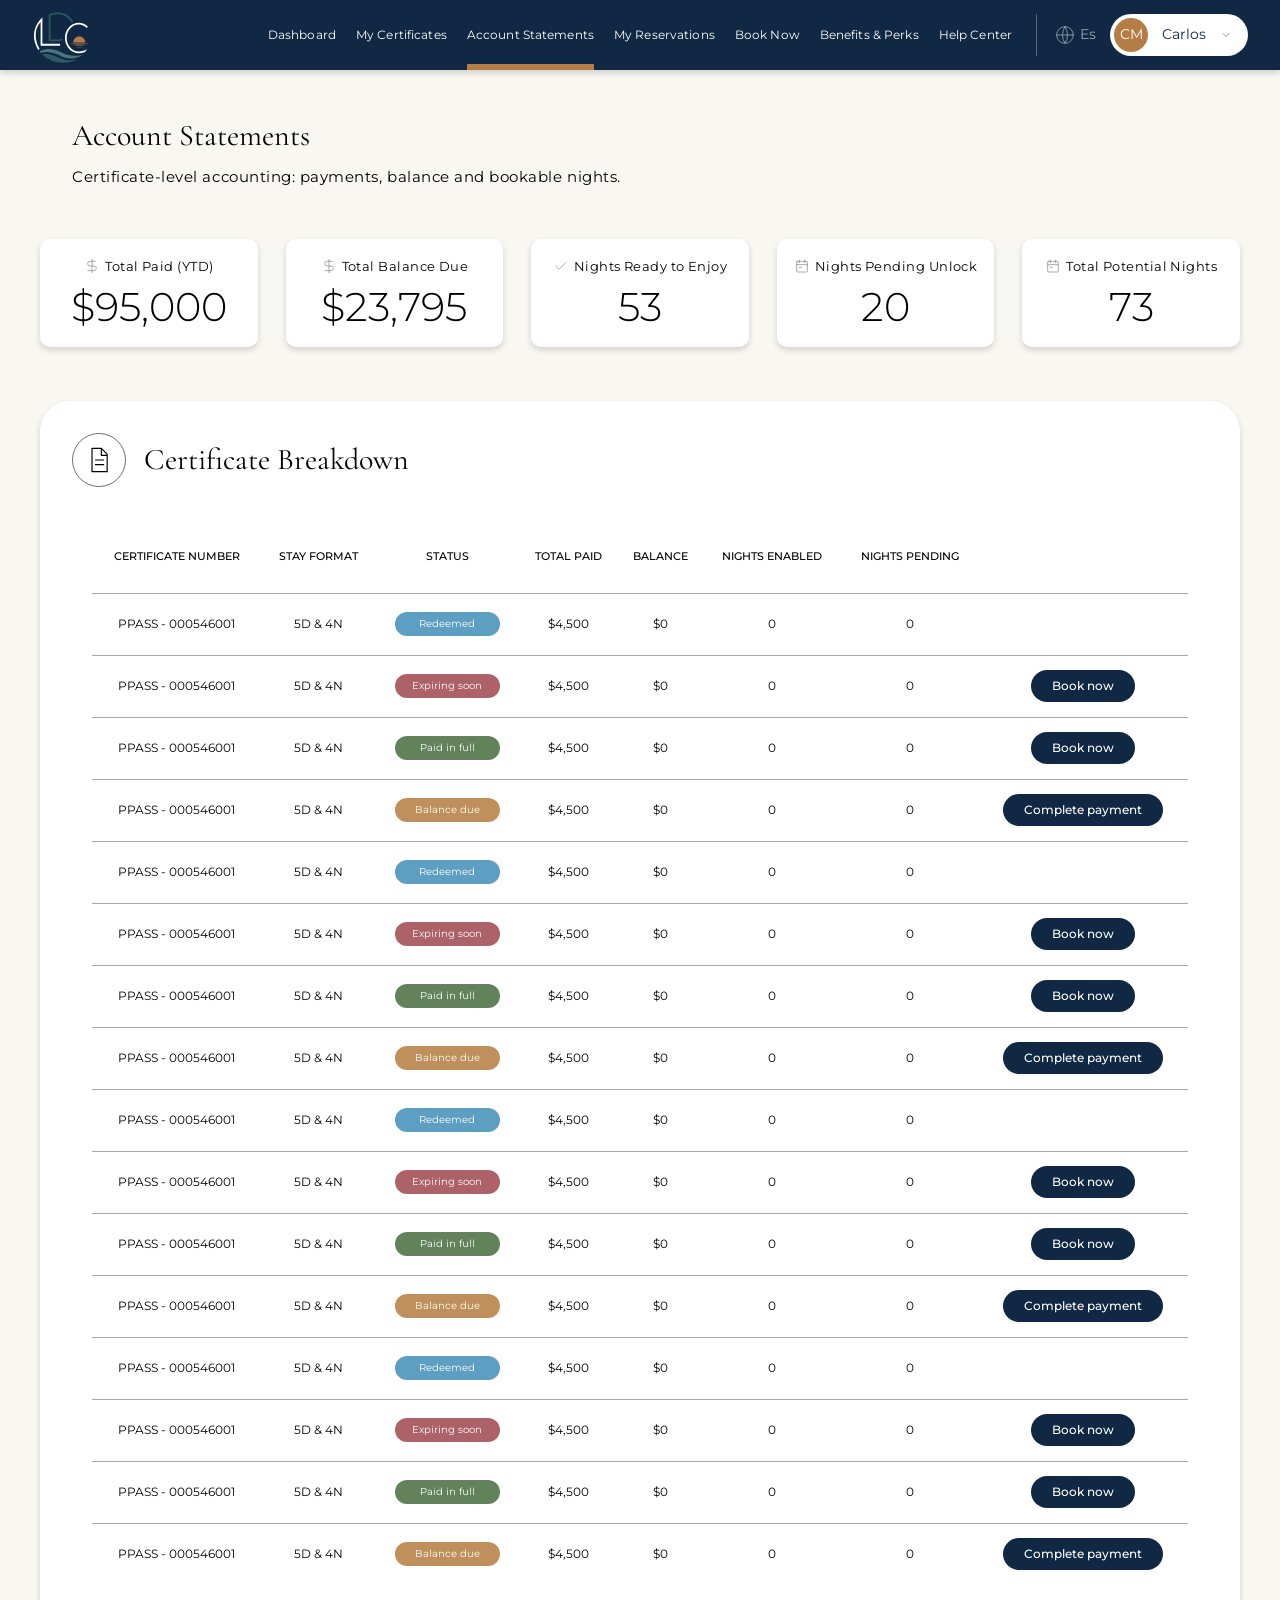
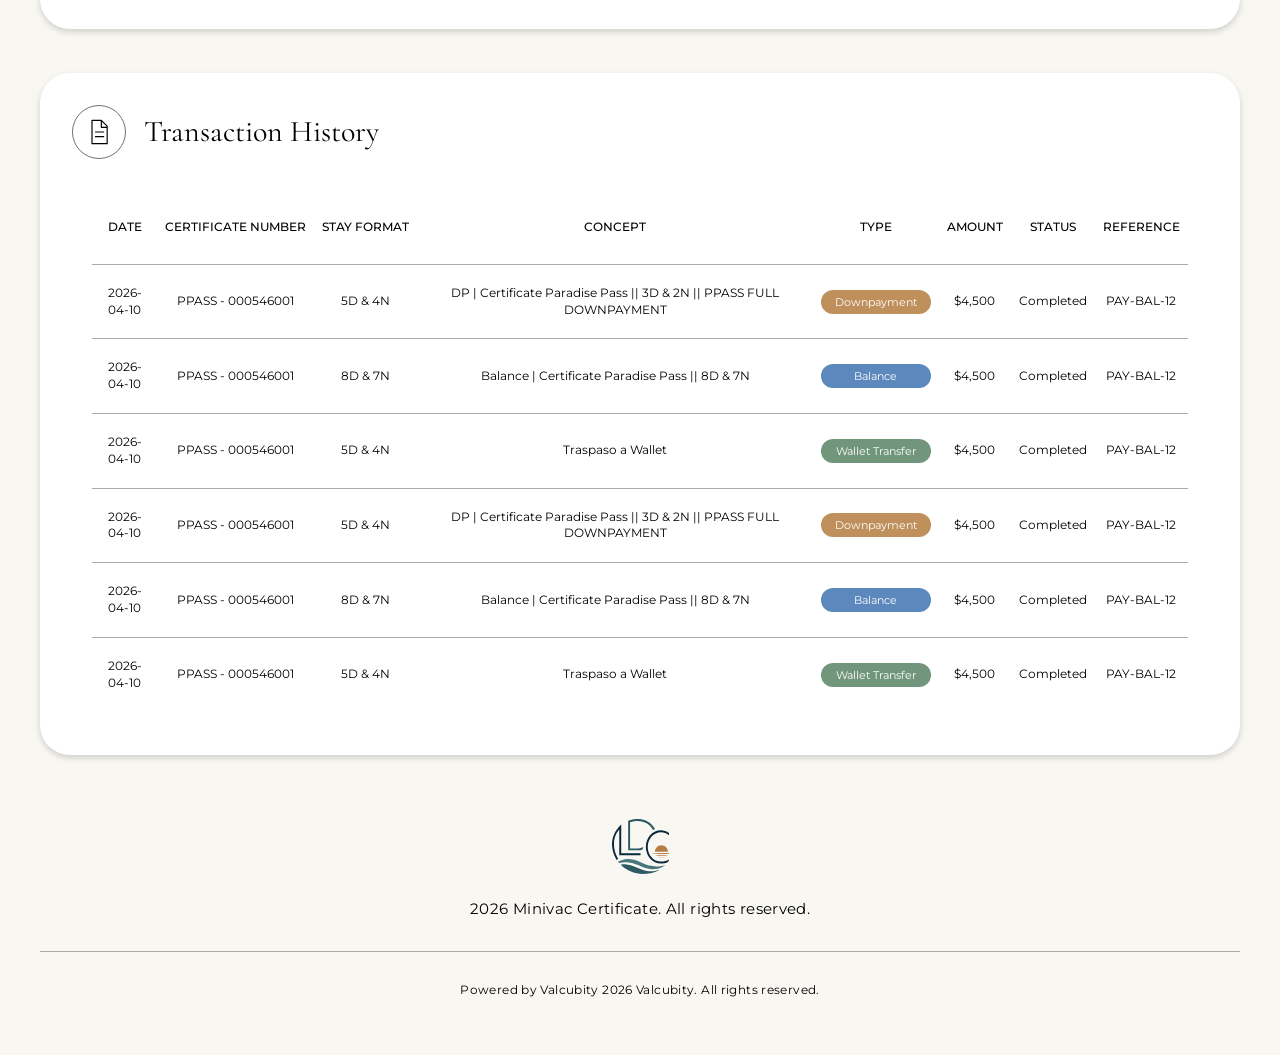
==== commit 08f72838: "feature: delete icons" ====
--- a/account.html
+++ b/account.html
@@ -317,7 +317,7 @@
               <td>DP | Certificate Paradise Pass || 3D &amp; 2N || PPASS FULL DOWNPAYMENT</td>
               <td><span class="pill pill--gold">Downpayment</span></td>
               <td>$4,500</td>
-              <td>◉ Completed</td>
+              <td> Completed</td>
               <td>PAY-BAL-12</td>
             </tr>
             <tr>
@@ -327,7 +327,7 @@
               <td>Balance | Certificate Paradise Pass || 8D &amp; 7N</td>
               <td><span class="pill pill--royal">Balance</span></td>
               <td>$4,500</td>
-              <td>◉ Completed</td>
+              <td> Completed</td>
               <td>PAY-BAL-12</td>
             </tr>
             <tr>
@@ -337,7 +337,7 @@
               <td>Traspaso a Wallet</td>
               <td><span class="pill pill--sage">Wallet Transfer</span></td>
               <td>$4,500</td>
-              <td>◉ Completed</td>
+              <td>Completed</td>
               <td>PAY-BAL-12</td>
             </tr>
             <tr>
@@ -347,7 +347,7 @@
               <td>DP | Certificate Paradise Pass || 3D &amp; 2N || PPASS FULL DOWNPAYMENT</td>
               <td><span class="pill pill--gold">Downpayment</span></td>
               <td>$4,500</td>
-              <td>◉ Completed</td>
+              <td> Completed</td>
               <td>PAY-BAL-12</td>
             </tr>
             <tr>
@@ -357,7 +357,7 @@
               <td>Balance | Certificate Paradise Pass || 8D &amp; 7N</td>
               <td><span class="pill pill--royal">Balance</span></td>
               <td>$4,500</td>
-              <td>◉ Completed</td>
+              <td> Completed</td>
               <td>PAY-BAL-12</td>
             </tr>
             <tr>
@@ -367,7 +367,7 @@
               <td>Traspaso a Wallet</td>
               <td><span class="pill pill--sage">Wallet Transfer</span></td>
               <td>$4,500</td>
-              <td>◉ Completed</td>
+              <td> Completed</td>
               <td>PAY-BAL-12</td>
             </tr>
           </tbody>
